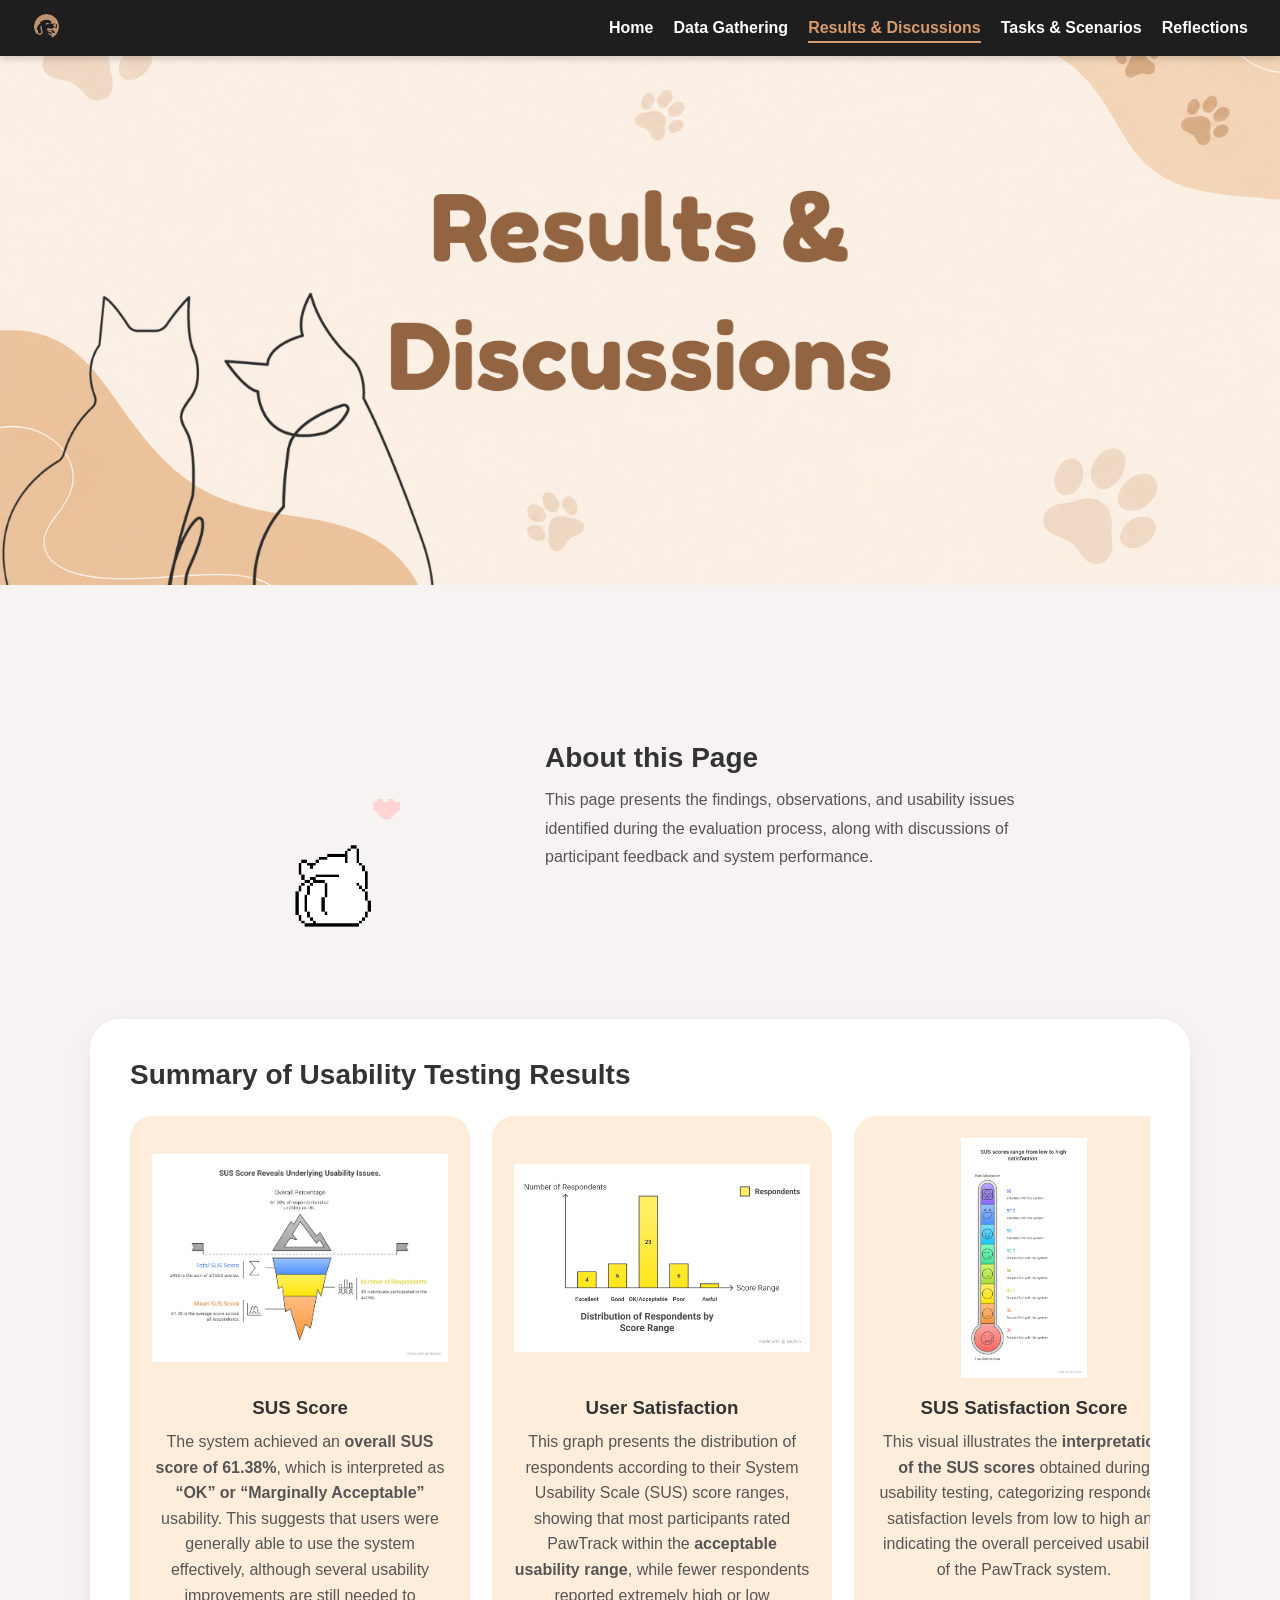
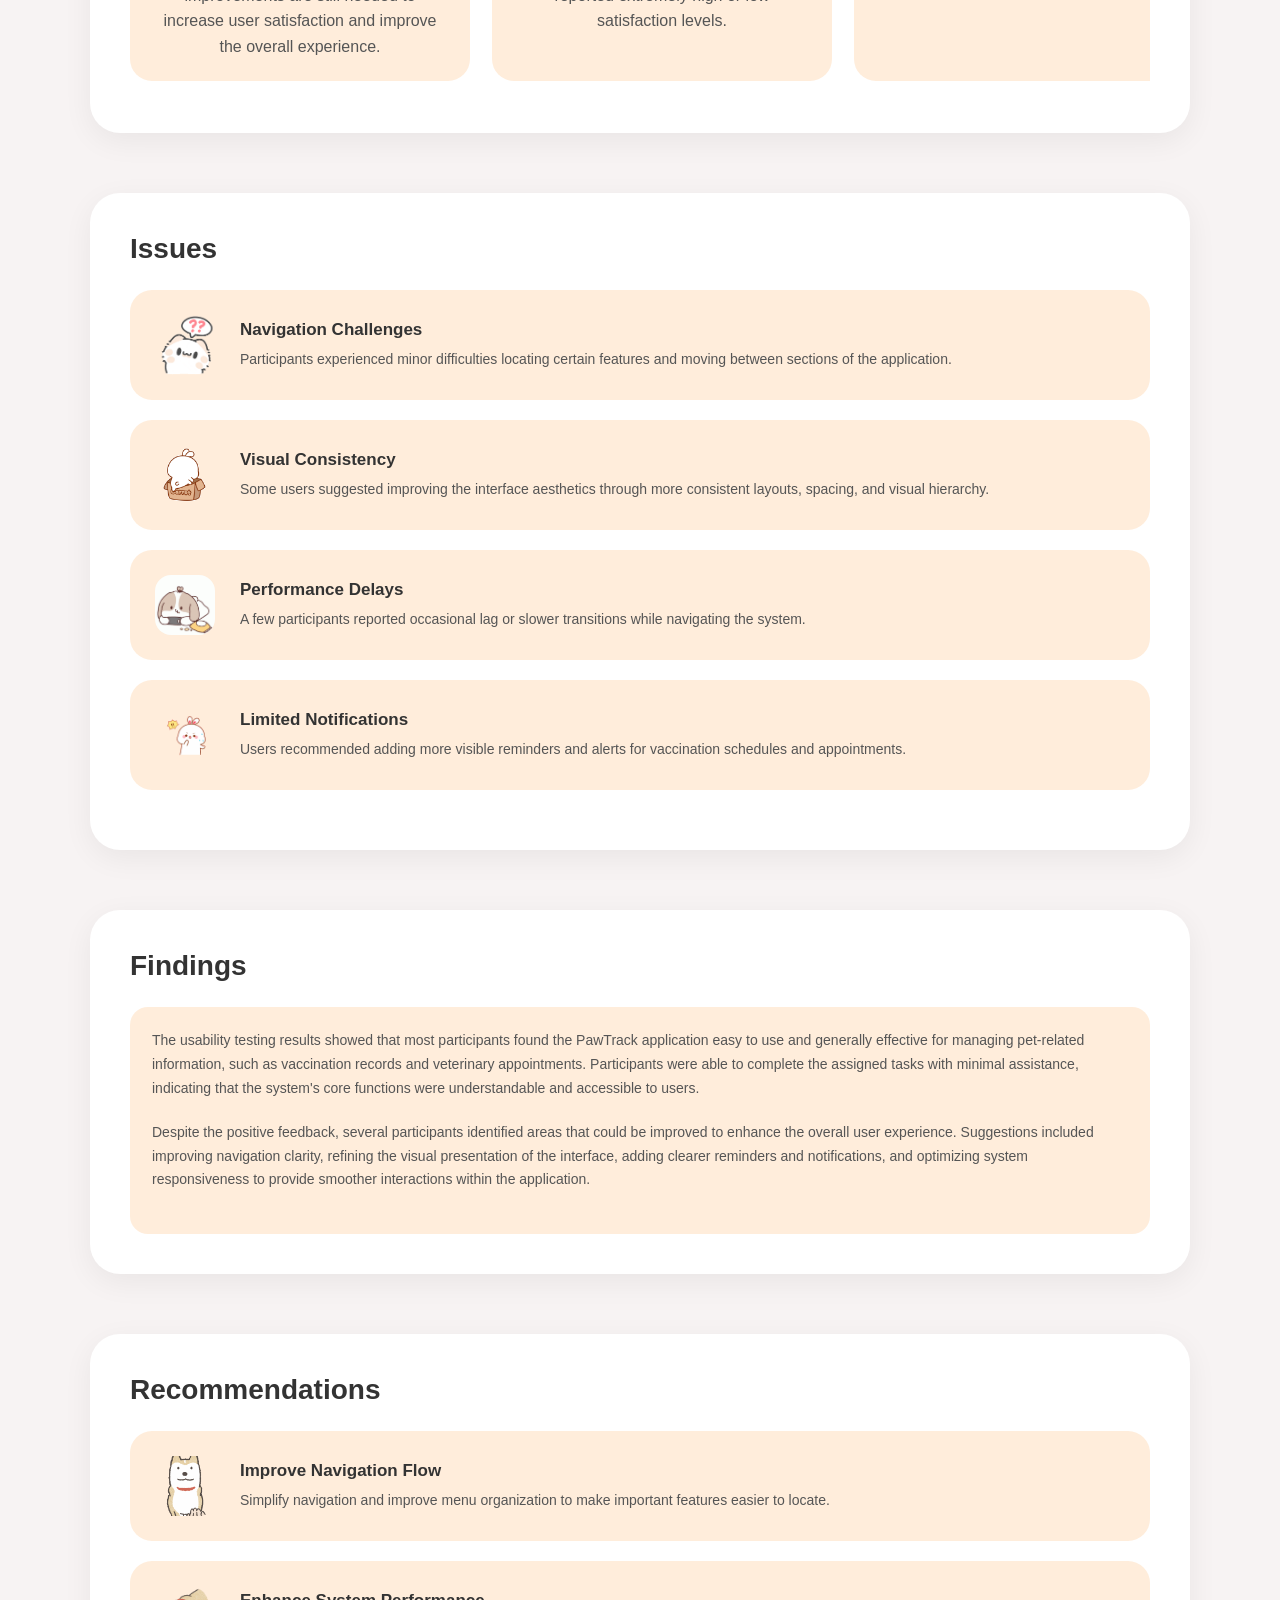
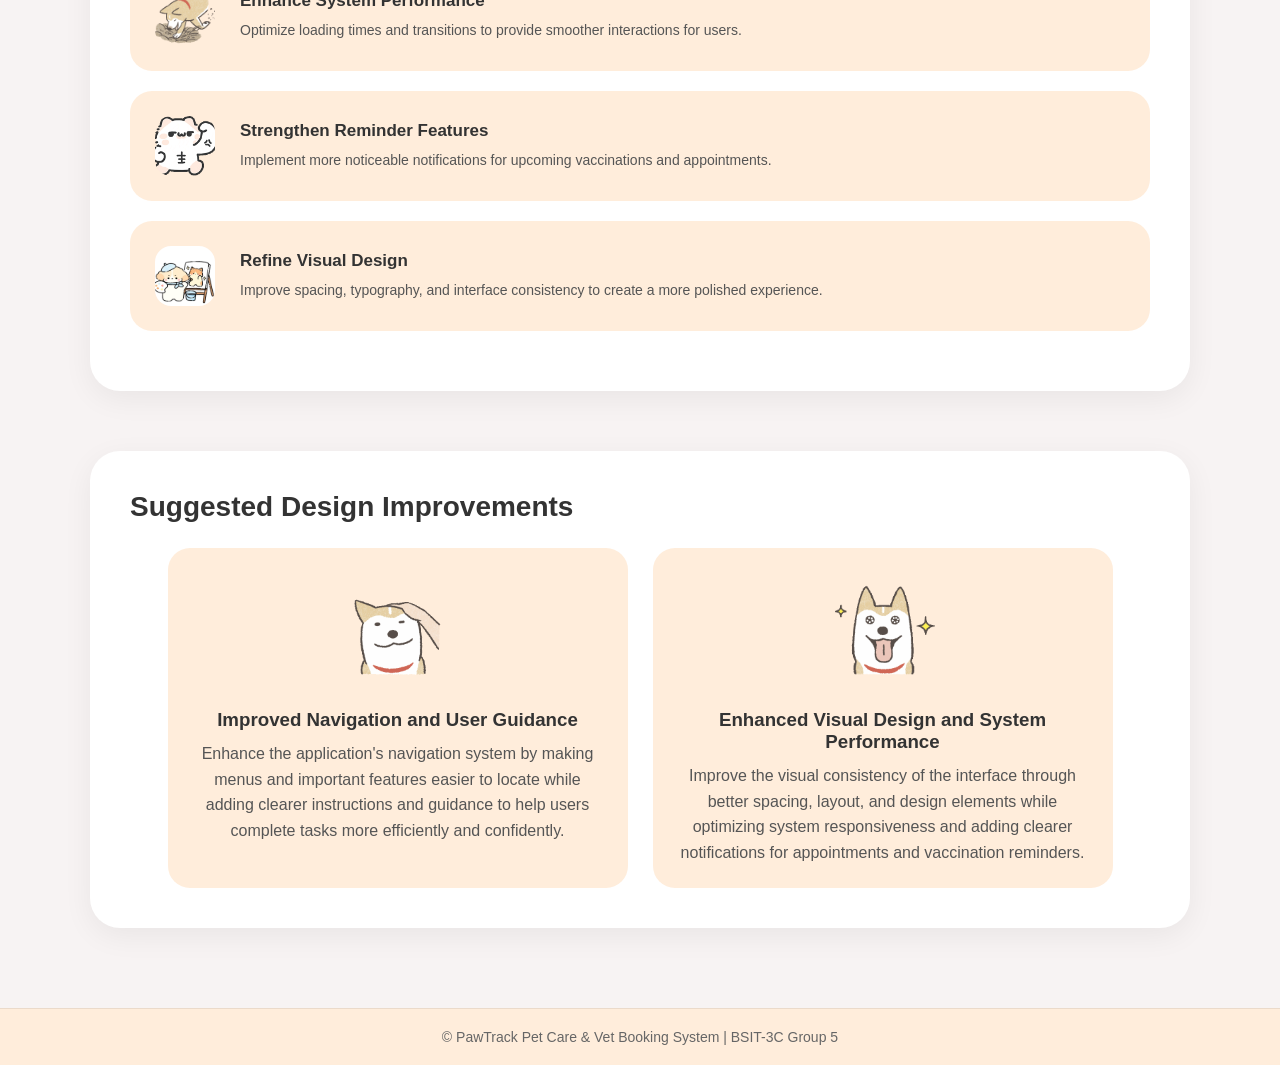
==== results.html @ 0ebf4cc2 "Add files via upload" ====
<!DOCTYPE html>
<html lang="en">
<head>
  <meta charset="UTF-8">
  <meta name="viewport" content="width=device-width, initial-scale=1.0">
  <title>PawTrack</title>
  <link rel="stylesheet" href="css/nav_foot.css">
  <style>
    * { margin: 0; padding: 0; box-sizing: border-box; }

    .hero {
      height: 65vh;
      background:url('pictures/results.png');
      background-size:cover;
      background-position:center;

      display:flex;
      justify-content:center;
      align-items:center;
      text-align:center;

      color:black;
      padding:40px;
    }

    .page-about{
      max-width:1000px;
      width:90%;

      margin:70px auto 50px;

      display:flex;
      align-items:center;
      justify-content:center;
      gap:50px;

      padding:20px 0;
    }

    .page-about-image img{
      width:260px;
      max-width:100%;
    }

    .page-about-text{
      max-width:500px;
    }

    .page-about-text h2{
      font-size:28px;
      margin-bottom:12px;
    }

    .page-about-text p{
      font-size:16px;
      line-height:1.8;
      color:#555;
    }

    /* SECTION TITLE */

    .section-title{
      font-size:28px;
      margin-bottom:25px;
      color:#333;
    }

    /* WRAPPERS */

    .results-wrapper,
    .content-wrapper,
    .discussion-wrapper{
      width:90%;
      max-width:1100px;

      margin:60px auto;
      padding:40px;

      background:white;
      border-radius:30px;

      box-shadow:0 8px 30px rgba(0,0,0,0.06);
    }

    /* FOR DESIGN IMPROVEMENTS ONLY */

    .design-grid{
      display:flex;
      justify-content:center;
      gap:25px;
      flex-wrap:wrap;
    }

    .design-grid .result-card{
      width:460px;
      min-width:460px;

      flex-shrink:1;
    }

    /* HORIZONTAL SCROLL ONLY FOR TESTING RESULTS */

    .results-scroll{
      display:flex;
      gap:22px;

      overflow-x:auto;
      overflow-y:hidden;

      padding-bottom:12px;

      scroll-behavior:smooth;
    }

    /* cards for testing results only */
    .results-scroll .result-card{
      min-width:340px;
      width:340px;

      flex-shrink:0;

      transition:0.3s ease;
    }

    .results-scroll .result-card:hover{
      transform:translateY(-4px);
    }

    /* images for testing results only */
    .results-scroll .result-card img{
      width:100%;
      height:240px;

      object-fit:contain;

      border-radius:16px;
      margin-bottom:15px;
    }

    /* scrollbar styling */
    .results-grid::-webkit-scrollbar{
      height:8px;
    }

    .results-grid::-webkit-scrollbar-thumb{
      background:#D89B6B;
      border-radius:20px;
    }

    /* TOP CARDS */

    .result-card{
      min-width:340px;
      width:340px;

      flex-shrink:0;

      background:#FFEDDB;
      border-radius:22px;
      padding:22px;

      text-align:center;

      transition:0.3s ease;
    }

    .result-card:hover{
      transform:translateY(-4px);
    }
    .result-card img{
      width:100%;
      height:240px;
      object-fit:auto;

      border-radius:16px;
      margin-bottom:15px;
    }

    .result-card h3{
      margin-bottom:10px;
    }

    .result-card p{
      color:#555;
      line-height:1.6;
    }

    .result-text{
      margin-bottom:20px;
      line-height:1.8;
    }

    .design-img{
      height:120px !important;

      object-fit:contain !important;
      padding:10px;
    }

    /* SIDE IMAGE CARD */

    .issue-card{
      display:flex;
      align-items:center;
      gap:25px;

      background:#FFEDDB;
      border-radius:22px;

      padding:25px;
      margin-bottom:20px;
    }

    .issue-card img{
      width:60px;
      height:60px;
      object-fit:cover;

      border-radius:16px;
      flex-shrink:0;
    }

    .issue-content h3{
        font-size:17px;
        margin-bottom:8px;
    }

    .issue-content p{
      color:#555;
      font-size: 14px;
      line-height:1.6;
    }

    /* DISCUSSION */

    .discussion-card{
      background:#FFEDDB;
      border-radius:18px;
      padding:22px;
    }

    .discussion-card p{
      line-height:1.7;
      font-size: 14px;
      color:#555;
    }

    @media (max-width: 768px) {
      .hero {
        justify-content: center;
        text-align: center;
      }
    }
  </style>
</head>
<body>

  <!-- Navbar -->
  <div class="navbar" id="navbar">
    <div class="logo">
      <img id="logo" src="pictures/LOGO 3.png" alt="Logo">
    </div>
    <ul>
      <li><a href="home.html">Home</a></li>
      <li><a href="data.html">Data Gathering</a></li>
      <li><a href="results.html" class="active">Results & Discussions</a></li>
      <li><a href="tasks.html">Tasks & Scenarios</a></li>
      <li><a href="reflections.html">Reflections</a></li>
    </ul>
  </div>

  <section class="hero"></section>

  <section class="page-about">

    <div class="page-about-image">
      <img src="pictures/py.gif" alt="Page Image">
    </div>

    <div class="page-about-text">
      <h2>About this Page</h2>

      <p>
        This page presents the findings, observations, and usability issues 
        identified during the evaluation process, along with discussions of 
        participant feedback and system performance.
    </div>

  </section>

  <!-- RESULTS SECTION -->

  <section class="results-wrapper">

    <h2 class="section-title">
      Summary of Usability Testing Results
    </h2>

    <div class="results-scroll">

      <div class="result-card">
        <img src="pictures/ice.png" alt="Task Completion">

        <h3>SUS Score</h3>
        <p>The system achieved an <strong>overall SUS score of 61.38%</strong>, which is interpreted 
          as <strong>“OK” or “Marginally Acceptable”</strong> usability. This suggests that users were 
          generally able to use the system effectively, although several usability 
          improvements are still needed to increase user satisfaction and improve the 
          overall experience.</p>
      </div>

      <div class="result-card">
        <img src="pictures/bar.png" alt="User Satisfaction">

        <h3>User Satisfaction</h3>
        <p>This graph presents the distribution of respondents according to their 
          System Usability Scale (SUS) score ranges, showing that most participants 
          rated PawTrack within the <strong>acceptable usability range</strong>, while fewer 
          respondents reported extremely high or low satisfaction levels.</p>
      </div>

            <div class="result-card">
        <img src="pictures/temp.png" alt="User Satisfaction">

        <h3>SUS Satisfaction Score</h3>
        <p>This visual illustrates the <strong>interpretation of the SUS scores</strong> obtained 
          during usability testing, categorizing respondent satisfaction levels from 
          low to high and indicating the overall perceived usability of the PawTrack 
          system.</p>
      </div>

    </div>

  </section>


  <!-- ISSUES -->

  <section class="content-wrapper">

    <h2 class="section-title">
      Issues
    </h2>

    <div class="issue-card">

      <img src="pictures/qm.gif" alt="Issue">

      <div class="issue-content">

        <h3>Navigation Challenges</h3>

        <p>
          Participants experienced minor difficulties locating certain features 
          and moving between sections of the application.
        </p>

      </div>

    </div>

    <div class="issue-card">

      <img src="pictures/bx.gif" alt="Issue">

      <div class="issue-content">

        <h3>Visual Consistency</h3>

        <p>
          Some users suggested improving the interface aesthetics through more 
          consistent layouts, spacing, and visual hierarchy.
        </p>

      </div>

    </div>

    <div class="issue-card">

      <img src="pictures/pv.gif" alt="Issue">

      <div class="issue-content">

        <h3>Performance Delays</h3>

        <p>
          A few participants reported occasional lag or slower transitions while 
          navigating the system.
        </p>

      </div>

    </div>

        <div class="issue-card">

      <img src="pictures/pm.gif" alt="Issue">

      <div class="issue-content">

        <h3>Limited Notifications</h3>

        <p>
          Users recommended adding more visible reminders and alerts for vaccination 
          schedules and appointments.
        </p>

      </div>

    </div>

  </section>


  <!-- FINDINGS -->

  <section class="discussion-wrapper">

    <h2 class="section-title">
      Findings
    </h2>

    <div class="discussion-card">

      <p class="result-text">
        The usability testing results showed that most participants found the 
        PawTrack application easy to use and generally effective for managing 
        pet-related information, such as vaccination records and veterinary 
        appointments. Participants were able to complete the assigned tasks with 
        minimal assistance, indicating that the system's core functions were 
        understandable and accessible to users.
      </p>

      <p class="result-text">
        Despite the positive feedback, several participants identified areas that 
        could be improved to enhance the overall user experience. Suggestions 
        included improving navigation clarity, refining the visual presentation of 
        the interface, adding clearer reminders and notifications, and optimizing 
        system responsiveness to provide smoother interactions within the application.
      </p>

    </div>

  </section>


  <!-- RECOMMENDATIONS -->

  <section class="content-wrapper">

    <h2 class="section-title">
      Recommendations
    </h2>

    <div class="issue-card">

      <img src="pictures/hn.gif" alt="Recommendation">

      <div class="issue-content">

        <h3>Improve Navigation Flow</h3>

        <p>
          Simplify navigation and improve menu organization to make important 
          features easier to locate.
        </p>

      </div>

    </div>

    <div class="issue-card">

      <img src="pictures/dg.gif" alt="Recommendation">

      <div class="issue-content">

        <h3>Enhance System Performance</h3>

        <p>
          Optimize loading times and transitions to provide smoother interactions for 
          users.
        </p>

      </div>

    </div>

    <div class="issue-card">

      <img src="pictures/st.gif" alt="Recommendation">

      <div class="issue-content">

        <h3>Strengthen Reminder Features</h3>

        <p>
          Implement more noticeable notifications for upcoming vaccinations and 
          appointments.
        </p>

      </div>

    </div>

    <div class="issue-card">

      <img src="pictures/pn.jpg" alt="Recommendation">

      <div class="issue-content">

        <h3>Refine Visual Design</h3>

        <p>
          Improve spacing, typography, and interface consistency to create a more 
          polished experience.
        </p>

      </div>

    </div>

  </section>


  <!-- DESIGN IMPROVEMENTS -->

  <section class="results-wrapper">

    <h2 class="section-title">
      Suggested Design Improvements
    </h2>

    <div class="design-grid">

      <div class="result-card">
        <img src="pictures/pt.gif" alt="Improvement" class="design-img">

        <h3>Improved Navigation and User Guidance</h3>

        <p>
          Enhance the application's navigation system by making menus and important 
          features easier to locate while adding clearer instructions and guidance to 
          help users complete tasks more efficiently and confidently.
        </p>
      </div>

      <div class="result-card">
        <img src="pictures/spk.gif" alt="Improvement" class="design-img">

        <h3>Enhanced Visual Design and System Performance</h3>

        <p>
          Improve the visual consistency of the interface through better spacing, 
          layout, and design elements while optimizing system responsiveness and 
          adding clearer notifications for appointments and vaccination reminders.
        </p>
      </div>

    </div>

  </section>

<script>
    const navbar = document.getElementById('navbar');

    window.addEventListener('scroll', () => {
      const logo = document.getElementById('logo');

      if (window.scrollY > 50) {
        navbar.classList.add('scrolled');
        logo.src = "pictures/LOGO 3.png";
      } else {
        navbar.classList.remove('scrolled');
        logo.src = "pictures/LOGO 4.png";
      }
    });
  </script>

</body>
<footer class="footer">

  <p>
    &copy; PawTrack Pet Care & Vet Booking System | BSIT-3C Group 5
  </p>

</footer>
</html>
---- css/nav_foot.css ----
body {
    font-family: Arial, sans-serif;
    background: rgb(247, 243, 243);
    color: #333;
}

/* Navbar */
.navbar {
    position: fixed;
    top: 0;
    width: 100%;
    display: flex;
    justify-content: space-between;
    align-items: center;
    padding: 12px 32px;
    z-index: 1000;
    transition: background 0.3s ease, box-shadow 0.3s ease;
    background: #1e1e1e; /* always visible by default */
    box-shadow: 0 2px 8px rgba(0,0,0,0.2);
}

/* On home page hero, navbar becomes transparent until scroll */
.navbar.hero-top {
    background: transparent;
    box-shadow: none;
}

.navbar.scrolled {
    background: #1e1e1e;
    box-shadow: 0 2px 8px rgba(0,0,0,0.2);
}

.navbar .logo img {
    height: 28px;
}

.navbar ul {
    font-weight: bold;
    list-style: none;
    display: flex;
    gap: 20px;
    color: white;
}

.navbar ul li {
    cursor: pointer;
}

.navbar ul li:hover {
    color: #D89B6B;
}

html {
    scroll-behavior: smooth;
}

.navbar ul li a {
    text-decoration: none;
    color: white;
    transition: color 0.3s ease;
}

.navbar ul li:hover a {
    color: #D89B6B;
}

.navbar ul li a.active {
    color: #D89B6B;
    border-bottom: 2px solid #D89B6B;
    padding-bottom: 5px;
}

/* FOOTER */

.footer{
    margin-top: 80px;
    padding: 20px 15px;

    text-align: center;

    background: #FFEDDB;

    font-size: 14px;
    color: #666;

    border-top: 1px solid rgba(0,0,0,0.08);
}
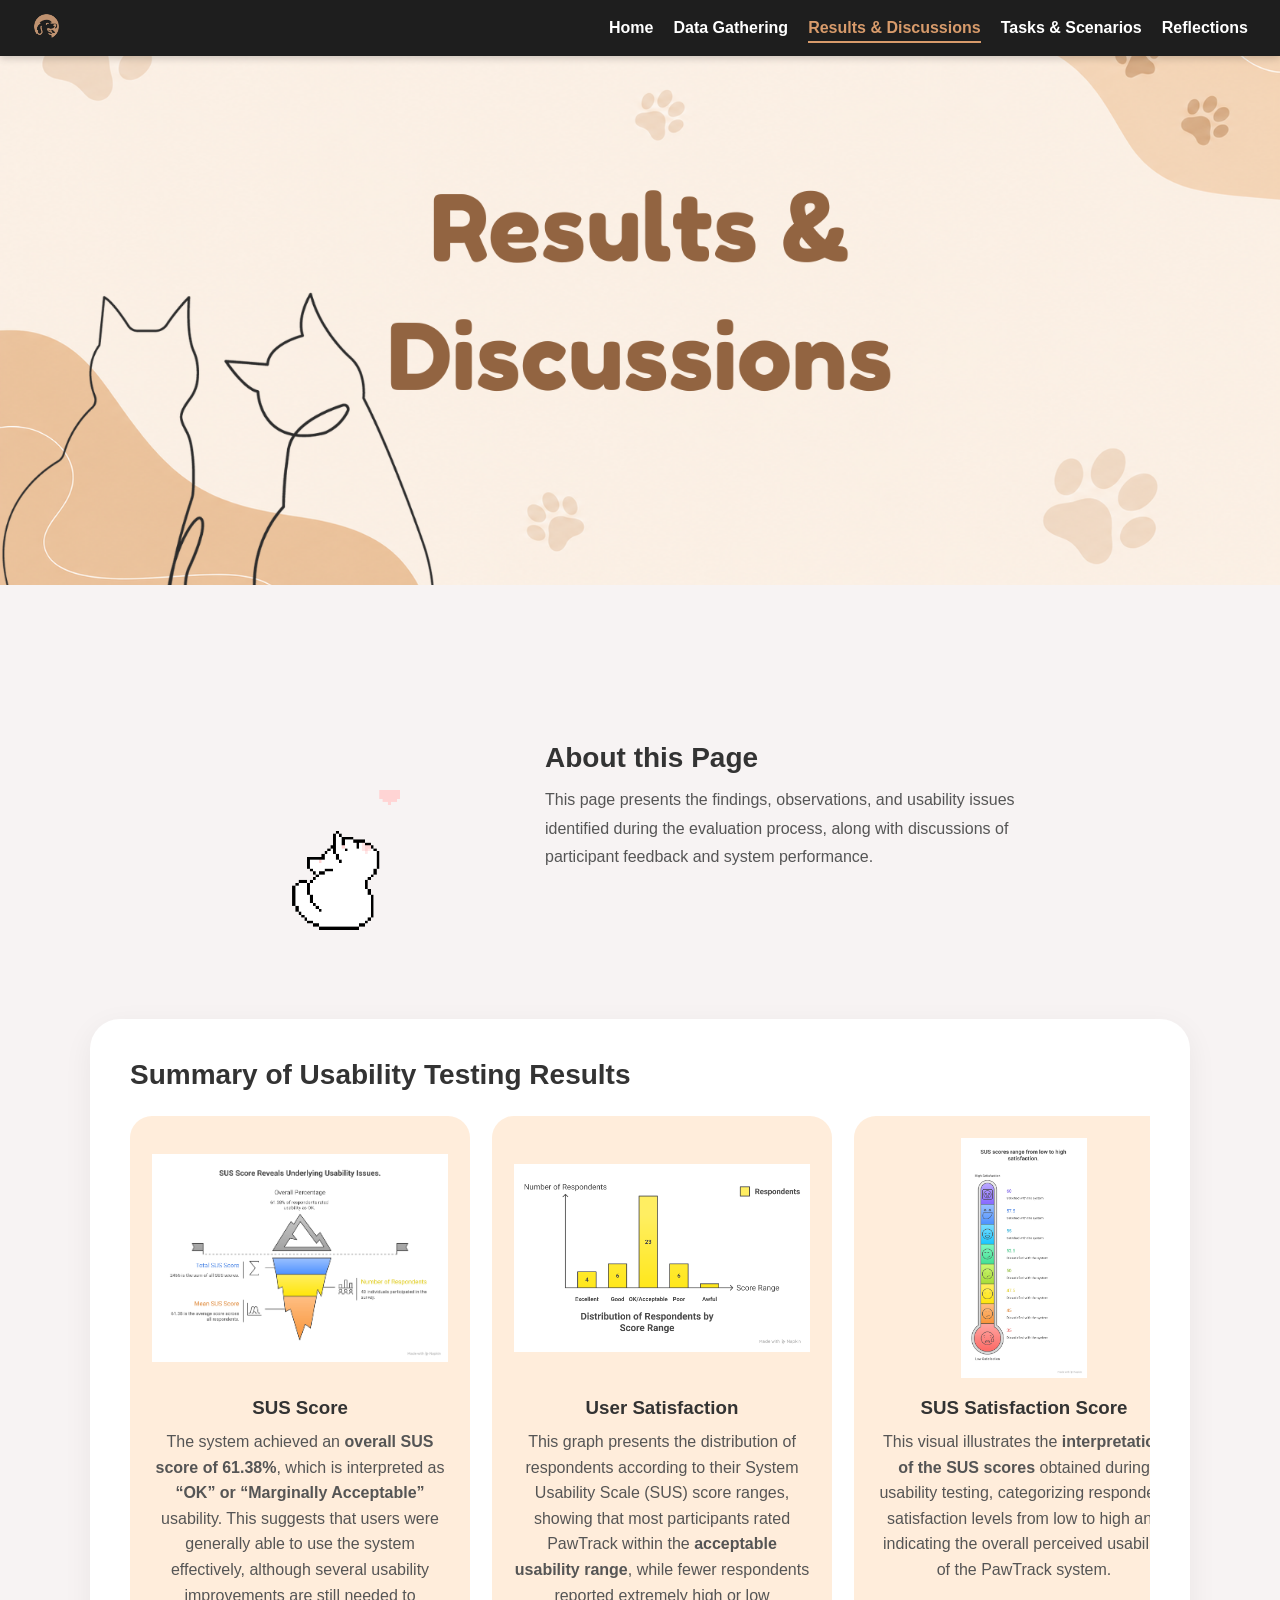
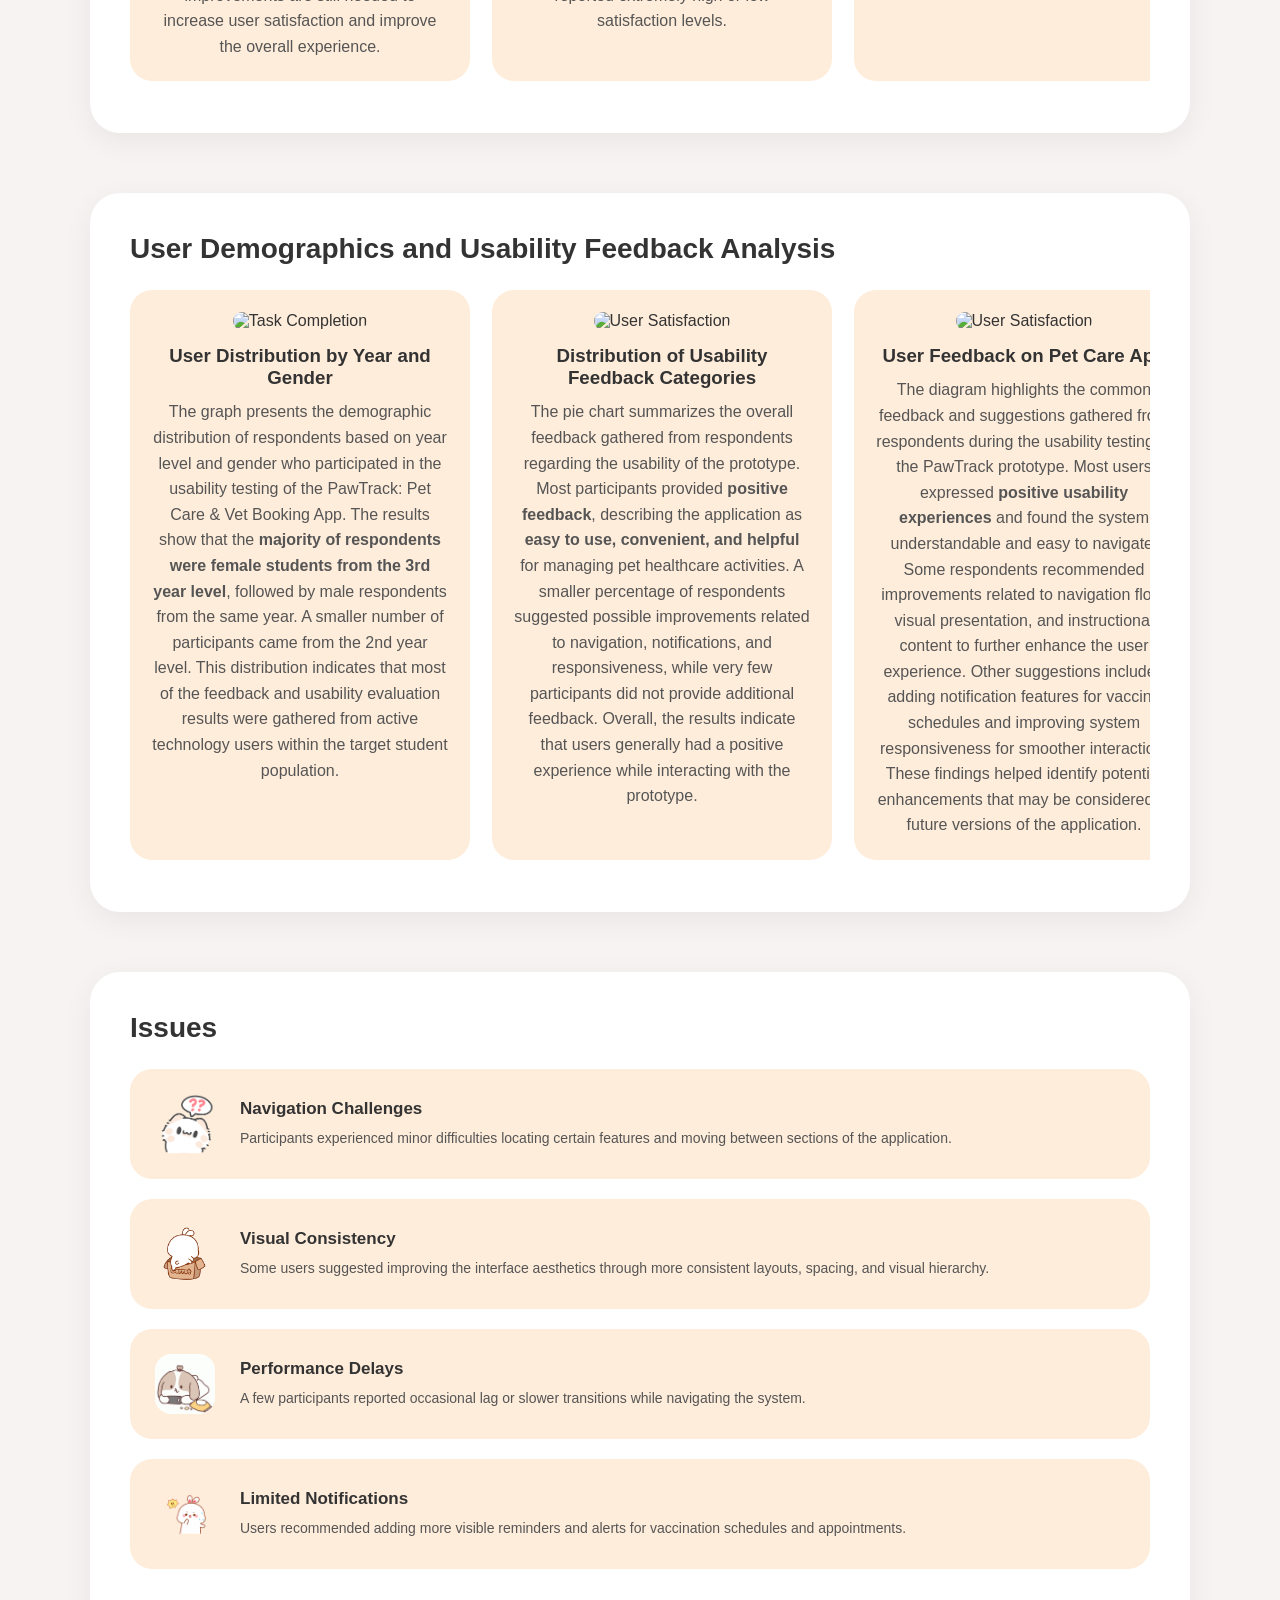
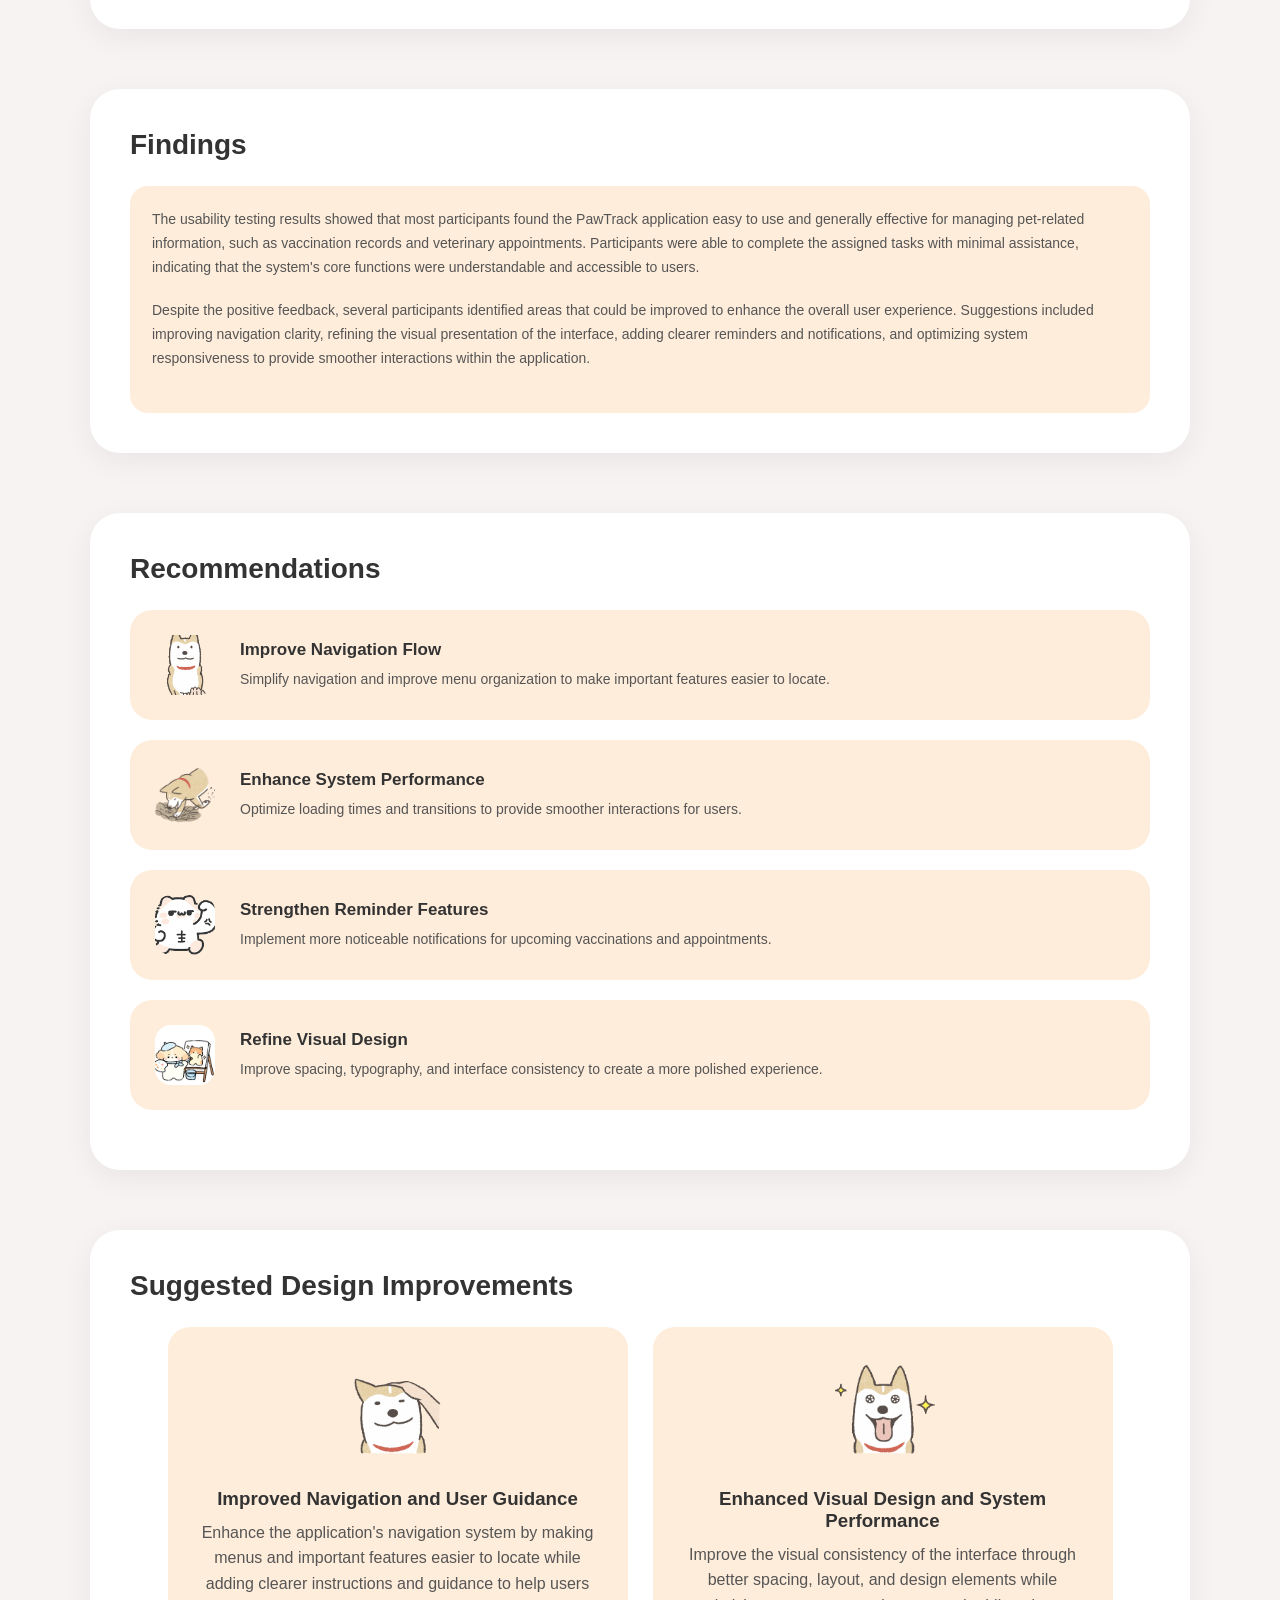
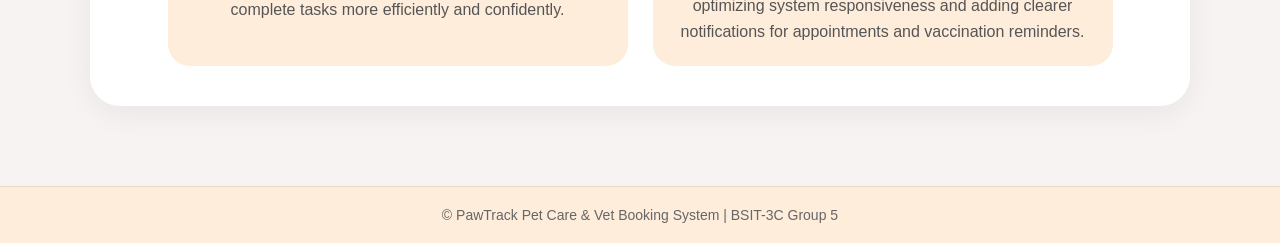
==== commit 92fef606: "Add files via upload" ====
--- a/results.html
+++ b/results.html
@@ -333,6 +333,64 @@
 
   </section>
 
+  <section class="results-wrapper">
+
+    <h2 class="section-title">
+      User Demographics and Usability Feedback Analysis
+    </h2>
+
+    <div class="results-scroll">
+
+      <div class="result-card">
+        <img src="pictures/barh.png" alt="Task Completion">
+
+        <h3>User Distribution by Year and Gender</h3>
+        <p>The graph presents the demographic distribution of respondents based on 
+          year level and gender who participated in the usability testing of the 
+          PawTrack: Pet Care & Vet Booking App. The results show that the <strong>majority 
+          of respondents were female students from the 3rd year level</strong>, followed by 
+          male respondents from the same year. A smaller number of participants came 
+          from the 2nd year level. This distribution indicates that most of the 
+          feedback and usability evaluation results were gathered from active 
+          technology users within the target student population.
+      </div>
+
+      <div class="result-card">
+        <img src="pictures/pie.png" alt="User Satisfaction">
+
+        <h3>Distribution of Usability Feedback Categories</h3>
+        <p>The pie chart summarizes the overall feedback gathered from respondents 
+          regarding the usability of the prototype. Most participants provided 
+          <strong>positive feedback</strong>, describing the application as <strong>easy to use, convenient, 
+          and helpful</strong> for managing pet healthcare activities. A smaller percentage 
+          of respondents suggested possible improvements related to navigation, 
+          notifications, and responsiveness, while very few participants did not 
+          provide additional feedback. Overall, the results indicate that users 
+          generally had a positive experience while interacting with the prototype.</p>
+      </div>
+
+            <div class="result-card">
+        <img src="pictures/feedback.png" alt="User Satisfaction">
+
+        <h3>User Feedback on Pet Care App</h3>
+        <p>The diagram highlights the common feedback and suggestions gathered from 
+          respondents during the usability testing of the PawTrack prototype. Most 
+          users expressed <strong>positive usability experiences</strong> and found the system 
+          understandable and easy to navigate. Some respondents recommended 
+          improvements related to navigation flow, visual presentation, and 
+          instructional content to further enhance the user experience. Other 
+          suggestions included adding notification features for vaccine schedules 
+          and improving system responsiveness for smoother interaction. These 
+          findings helped identify potential enhancements that may be considered in 
+          future versions of the application.</p>
+      </div>
+
+    </div>
+
+  </section>
+
+  
+
 
   <!-- ISSUES -->
 
